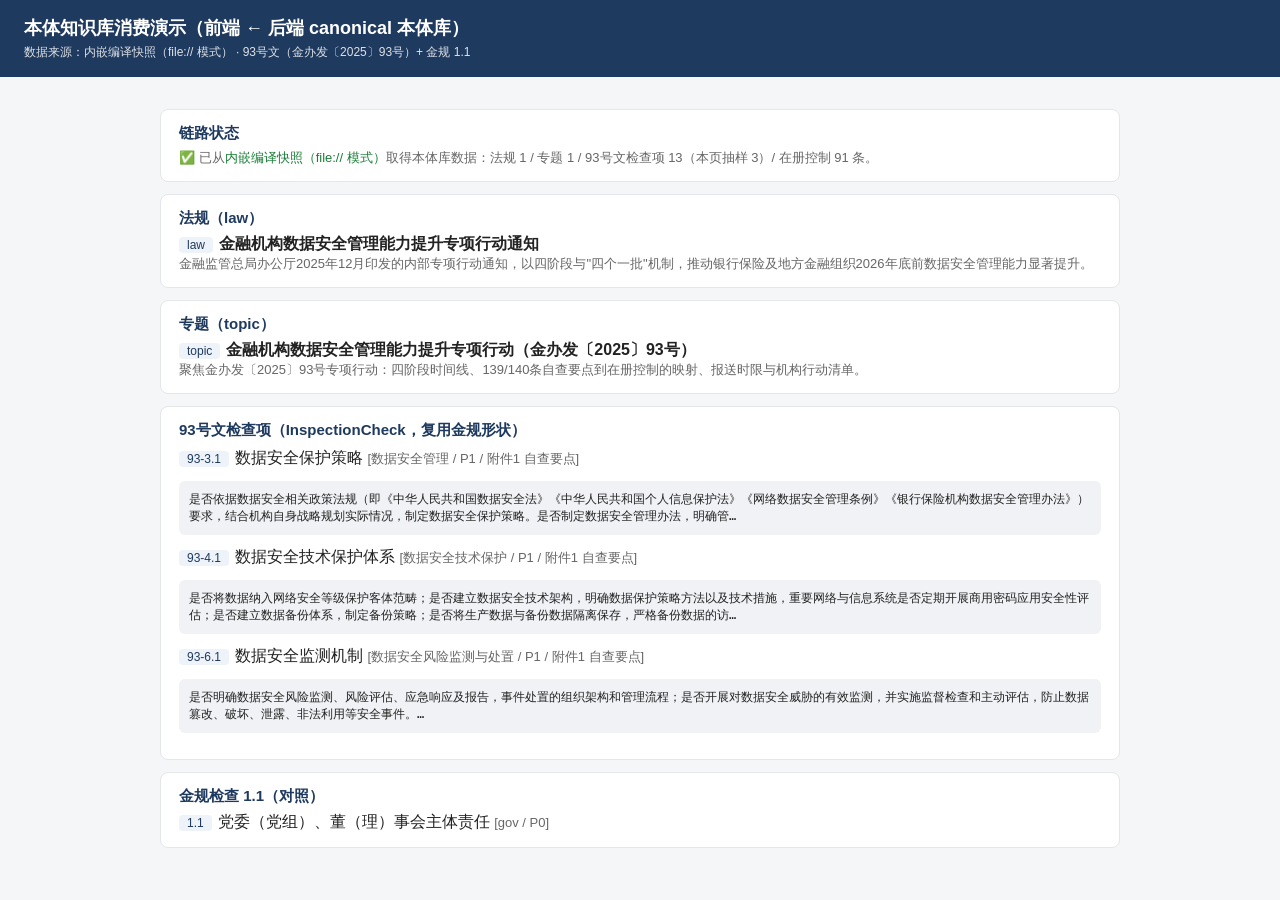
==== samples/ekos_consumer_demo.html @ bfb9f223 "feat: initial import of OntoRegGov data security management platform - ekos 本体驱动底座：本体引擎 / 形状闸门校验 / 确" ====
<!DOCTYPE html>
<html lang="zh">
<head>
<meta charset="utf-8">
<meta name="viewport" content="width=device-width,initial-scale=1">
<title>本体知识库消费演示 · Ekos Consumer Demo（v1.6.0）</title>
<style>
 body{font-family:-apple-system,"PingFang SC",sans-serif;margin:0;background:#f5f6f8;color:#222}
 header{background:#1f3a5f;color:#fff;padding:16px 24px}
 header h1{margin:0;font-size:18px}
 .mode{font-size:12px;opacity:.85;margin-top:4px}
 main{padding:20px 24px;max-width:960px;margin:auto}
 .card{background:#fff;border:1px solid #e3e6ea;border-radius:8px;padding:14px 18px;margin:12px 0}
 .card h2{font-size:15px;margin:0 0 6px;color:#1f3a5f}
 .tag{display:inline-block;background:#eef3fa;color:#1f3a5f;border-radius:4px;padding:1px 8px;font-size:12px;margin-right:6px}
 .muted{color:#666;font-size:13px}
 pre{white-space:pre-wrap;background:#f0f2f5;padding:10px;border-radius:6px;font-size:12px;max-height:220px;overflow:auto}
 .ok{color:#1a7f37}
</style>
</head>
<body>
<header>
  <h1>本体知识库消费演示（前端 ← 后端 canonical 本体库）</h1>
  <div class="mode">数据来源：<span id="mode">检测中…</span> · 93号文（金办发〔2025〕93号）+ 金规 1.1</div>
</header>
<main>
  <div class="card"><h2>链路状态</h2><div id="status" class="muted">正在加载…</div></div>
  <div class="card" id="law-card" hidden><h2>法规（law）</h2><div id="law"></div></div>
  <div class="card" id="topic-card" hidden><h2>专题（topic）</h2><div id="topic"></div></div>
  <div class="card" id="checks-card" hidden><h2>93号文检查项（InspectionCheck，复用金规形状）</h2><div id="checks"></div></div>
  <div class="card" id="golden-card" hidden><h2>金规检查 1.1（对照）</h2><div id="golden"></div></div>
</main>
<script>
// 内嵌快照：file:// 直接打开时无 /api 可用，用这份编译导出快照兜底；服务模式下改用实时 /api。
window.__KB_SNAPSHOT__ = {
  "law": {
    "id": "finance-data-security-special-action-2025",
    "type": "law",
    "label": "金融机构数据安全管理能力提升专项行动通知",
    "title": "金融机构数据安全管理能力提升专项行动通知",
    "summary": "金融监管总局办公厅2025年12月印发的内部专项行动通知，以四阶段与\"四个一批\"机制，推动银行保险及地方金融组织2026年底前数据安全管理能力显著提升。",
    "level": "L2",
    "status": "reviewed",
    "checkCode": "",
    "domain": "",
    "ctCode": "",
    "sourcePath": "content/laws/finance-data-security-special-action-2025.md",
    "relations": [
      {
        "p": "citedBy",
        "type": "topic",
        "slug": "topic-finance-data-security-special-action"
      },
      {
        "p": "governs",
        "type": "scenario",
        "slug": "scenario-finance"
      },
      {
        "p": "mentions",
        "type": "law",
        "slug": "bank-insurance-data-security-measures"
      },
      {
        "p": "mentions",
        "type": "law",
        "slug": "csl"
      },
      {
        "p": "mentions",
        "type": "law",
        "slug": "dsl"
      },
      {
        "p": "mentions",
        "type": "law",
        "slug": "network-data-security-regulation"
      },
      {
        "p": "mentions",
        "type": "law",
        "slug": "pipl"
      },
      {
        "p": "mentions",
        "type": "organization",
        "slug": "org-nfra"
      },
      {
        "p": "mentions",
        "type": "standard",
        "slug": "jrt0197"
      },
      {
        "p": "mentions",
        "type": "standard",
        "slug": "jrt0223"
      },
      {
        "p": "mentions",
        "type": "term",
        "slug": "commercial-crypto-evaluation"
      },
      {
        "p": "mentions",
        "type": "term",
        "slug": "data-classification-grading"
      },
      {
        "p": "mentions",
        "type": "term",
        "slug": "data-security-governance"
      },
      {
        "p": "mentions",
        "type": "term",
        "slug": "penetration-testing"
      },
      {
        "p": "mentions",
        "type": "term",
        "slug": "personal-financial-information"
      },
      {
        "p": "mentions",
        "type": "term",
        "slug": "pipia"
      },
      {
        "p": "mentions",
        "type": "topic",
        "slug": "topic-finance-data-security-special-action"
      },
      {
        "p": "publishedBy",
        "type": "organization",
        "slug": "org-nfra"
      },
      {
        "p": "seeAlso",
        "type": "law",
        "slug": "bank-insurance-data-security-measures"
      }
    ]
  },
  "topic": {
    "id": "topic-finance-data-security-special-action",
    "type": "topic",
    "label": "金融机构数据安全管理能力提升专项行动（金办发〔2025〕93号）",
    "title": "金融机构数据安全管理能力提升专项行动（金办发〔2025〕93号）",
    "summary": "聚焦金办发〔2025〕93号专项行动：四阶段时间线、139/140条自查要点到在册控制的映射、报送时限与机构行动清单。",
    "level": "L2",
    "status": "reviewed",
    "checkCode": "",
    "domain": "",
    "ctCode": "",
    "sourcePath": "content/topics/topic-finance-data-security-special-action.md",
    "relations": [
      {
        "p": "citesLaw",
        "type": "law",
        "slug": "bank-insurance-data-security-measures"
      },
      {
        "p": "citesLaw",
        "type": "law",
        "slug": "csl"
      },
      {
        "p": "citesLaw",
        "type": "law",
        "slug": "dsl"
      },
      {
        "p": "citesLaw",
        "type": "law",
        "slug": "finance-data-security-special-action-2025"
      },
      {
        "p": "citesLaw",
        "type": "law",
        "slug": "network-data-security-regulation"
      },
      {
        "p": "citesLaw",
        "type": "law",
        "slug": "pipl"
      },
      {
        "p": "citesStandard",
        "type": "standard",
        "slug": "gbt22239"
      },
      {
        "p": "citesStandard",
        "type": "standard",
        "slug": "gbt35273"
      },
      {
        "p": "citesStandard",
        "type": "standard",
        "slug": "gbt37988"
      },
      {
        "p": "citesStandard",
        "type": "standard",
        "slug": "gbt43697"
      },
      {
        "p": "citesStandard",
        "type": "standard",
        "slug": "jrt0197"
      },
      {
        "p": "citesStandard",
        "type": "standard",
        "slug": "jrt0223"
      },
      {
        "p": "mentions",
        "type": "control",
        "slug": "control-accountability-assessment"
      },
      {
        "p": "mentions",
        "type": "control",
        "slug": "control-api-security"
      },
      {
        "p": "mentions",
        "type": "control",
        "slug": "control-audit-rectification"
      },
      {
        "p": "mentions",
        "type": "control",
        "slug": "control-backup-recovery"
      },
      {
        "p": "mentions",
        "type": "control",
        "slug": "control-business-continuity"
      },
      {
        "p": "mentions",
        "type": "control",
        "slug": "control-classification-grading-system"
      },
      {
        "p": "mentions",
        "type": "control",
        "slug": "control-classification-platform"
      },
      {
        "p": "mentions",
        "type": "control",
        "slug": "control-cross-border-compliance"
      },
      {
        "p": "mentions",
        "type": "control",
        "slug": "control-crypto-evaluation"
      },
      {
        "p": "mentions",
        "type": "control",
        "slug": "control-data-asset-media"
      },
      {
        "p": "mentions",
        "type": "control",
        "slug": "control-data-destruction"
      },
      {
        "p": "mentions",
        "type": "control",
        "slug": "control-data-lifecycle-system"
      },
      {
        "p": "mentions",
        "type": "control",
        "slug": "control-data-security-accountability"
      },
      {
        "p": "mentions",
        "type": "control",
        "slug": "control-db-audit"
      },
      {
        "p": "mentions",
        "type": "control",
        "slug": "control-db-encryption"
      },
      {
        "p": "mentions",
        "type": "control",
        "slug": "control-dynamic-masking"
      },
      {
        "p": "mentions",
        "type": "control",
        "slug": "control-endpoint-dlp"
      },
      {
        "p": "mentions",
        "type": "control",
        "slug": "control-grading-based-protection"
      },
      {
        "p": "mentions",
        "type": "control",
        "slug": "control-iam-4a"
      },
      {
        "p": "mentions",
        "type": "control",
        "slug": "control-ids-ips"
      },
      {
        "p": "mentions",
        "type": "control",
        "slug": "control-incident-reporting"
      },
      {
        "p": "mentions",
        "type": "control",
        "slug": "control-incident-response"
      },
      {
        "p": "mentions",
        "type": "control",
        "slug": "control-kms-hsm-service"
      },
      {
        "p": "mentions",
        "type": "control",
        "slug": "control-mdm-mobile-security"
      },
      {
        "p": "mentions",
        "type": "control",
        "slug": "control-mfa"
      },
      {
        "p": "mentions",
        "type": "control",
        "slug": "control-mlps-mechanism"
      },
      {
        "p": "mentions",
        "type": "control",
        "slug": "control-ndr-traffic-analysis"
      },
      {
        "p": "mentions",
        "type": "control",
        "slug": "control-network-segmentation"
      },
      {
        "p": "mentions",
        "type": "control",
        "slug": "control-ngfw-access-control"
      },
      {
        "p": "mentions",
        "type": "control",
        "slug": "control-outsourcing-security"
      },
      {
        "p": "mentions",
        "type": "control",
        "slug": "control-pam"
      },
      {
        "p": "mentions",
        "type": "control",
        "slug": "control-personnel-security"
      },
      {
        "p": "mentions",
        "type": "control",
        "slug": "control-pi-compliance"
      },
      {
        "p": "mentions",
        "type": "control",
        "slug": "control-risk-assessment"
      },
      {
        "p": "mentions",
        "type": "control",
        "slug": "control-security-awareness-training"
      },
      {
        "p": "mentions",
        "type": "control",
        "slug": "control-siem-log-centralization"
      },
      {
        "p": "mentions",
        "type": "control",
        "slug": "control-supply-chain-security"
      },
      {
        "p": "mentions",
        "type": "control",
        "slug": "control-transport-encryption"
      },
      {
        "p": "mentions",
        "type": "control",
        "slug": "control-watermark-tracing"
      },
      {
        "p": "mentions",
        "type": "law",
        "slug": "bank-insurance-data-security-measures"
      },
      {
        "p": "mentions",
        "type": "law",
        "slug": "finance-data-security-special-action-2025"
      },
      {
        "p": "mentions",
        "type": "law",
        "slug": "pipl"
      },
      {
        "p": "mentions",
        "type": "organization",
        "slug": "org-nfra"
      },
      {
        "p": "mentions",
        "type": "scenario",
        "slug": "scenario-finance"
      },
      {
        "p": "mentions",
        "type": "standard",
        "slug": "gbt35273"
      },
      {
        "p": "mentions",
        "type": "standard",
        "slug": "gbt43697"
      },
      {
        "p": "mentions",
        "type": "standard",
        "slug": "jrt0197"
      },
      {
        "p": "mentions",
        "type": "term",
        "slug": "commercial-crypto-evaluation"
      },
      {
        "p": "mentions",
        "type": "term",
        "slug": "data-classification-grading"
      },
      {
        "p": "mentions",
        "type": "term",
        "slug": "dpo"
      },
      {
        "p": "mentions",
        "type": "term",
        "slug": "penetration-testing"
      },
      {
        "p": "mentions",
        "type": "term",
        "slug": "personal-financial-information"
      },
      {
        "p": "mentions",
        "type": "term",
        "slug": "pipia"
      },
      {
        "p": "mentions",
        "type": "term",
        "slug": "security-audit-logging"
      },
      {
        "p": "mentions",
        "type": "topic",
        "slug": "topic-finance-data-security"
      },
      {
        "p": "seeAlso",
        "type": "organization",
        "slug": "org-nfra"
      },
      {
        "p": "seeAlso",
        "type": "topic",
        "slug": "topic-finance-data-security"
      }
    ]
  },
  "checks": [
    {
      "checkCode": "93-3.1",
      "id": "ic-93-3-1",
      "title": "数据安全保护策略",
      "domain": "数据安全管理",
      "priority": "P1",
      "articleNo": "附件1 自查要点",
      "summary": "是否依据数据安全相关政策法规（即《中华人民共和国数据安全法》《中华人民共和国个人信息保护法》《网络数据安全管理条例》《银行保险机构数据安全管理办法》）要求，结合机构自身战略规划实际情况，制定数据安全保护策略。是否制定数据安全管理办法，明确管理责任分工。是否建立企业级数据架构，统筹开展全域数据资产登记；建立数据处理全生命周期管控机制，并落实相关保护措施；是否对数据的外部引入、合作共享、以及数据出境（若有）等，制定安全管理实施细则。",
      "citesClause": [
        "cl-93-att1"
      ],
      "elements": [
        {
          "elementCode": "93-3.1.1",
          "text": "是否依据数据安全相关政策法规（即《中华人民共和国数据安全法》《中华人民共和国个人信息保护法》《网络数据安全管理条例》《银行保险机构数据安全管理办法》）要求，结合机构自身战略规划实际情况，制定数据安全保护策略。是否制定数据安全管理办法，明确管理责任分工。是否建立企业级数据架构，统筹开展全域数据资产登记；建立数据处理全生命周期管控机制，并落实相关保护措施；是否对数据的外部引入、合作共享、以及数据出境（若有）等，制定安全管理实施细则。"
        }
      ],
      "source": "canonical"
    },
    {
      "checkCode": "93-4.1",
      "id": "ic-93-4-1",
      "title": "数据安全技术保护体系",
      "domain": "数据安全技术保护",
      "priority": "P1",
      "articleNo": "附件1 自查要点",
      "summary": "是否将数据纳入网络安全等级保护客体范畴；是否建立数据安全技术架构，明确数据保护策略方法以及技术措施，重要网络与信息系统是否定期开展商用密码应用安全性评估；是否建立数据备份体系，制定备份策略；是否将生产数据与备份数据隔离保存，严格备份数据的访问权限；是否将数据安全保护纳入信息系统开发生命周期框架。是否通过集中管理平台或应用程序接口实现机构与外部数据安全交换，满足\"业务必需、最小权限\"原则。",
      "citesClause": [
        "cl-93-att1"
      ],
      "elements": [
        {
          "elementCode": "93-4.1.1",
          "text": "是否将数据纳入网络安全等级保护客体范畴；是否建立数据安全技术架构，明确数据保护策略方法以及技术措施，重要网络与信息系统是否定期开展商用密码应用安全性评估；是否建立数据备份体系，制定备份策略；是否将生产数据与备份数据隔离保存，严格备份数据的访问权限；是否将数据安全保护纳入信息系统开发生命周期框架。是否通过集中管理平台或应用程序接口实现机构与外部数据安全交换，满足\"业务必需、最小权限\"原则。"
        }
      ],
      "source": "canonical"
    },
    {
      "checkCode": "93-6.1",
      "id": "ic-93-6-1",
      "title": "数据安全监测机制",
      "domain": "数据安全风险监测与处置",
      "priority": "P1",
      "articleNo": "附件1 自查要点",
      "summary": "是否明确数据安全风险监测、风险评估、应急响应及报告，事件处置的组织架构和管理流程；是否开展对数据安全威胁的有效监测，并实施监督检查和主动评估，防止数据篡改、破坏、泄露、非法利用等安全事件。",
      "citesClause": [
        "cl-93-att1"
      ],
      "elements": [
        {
          "elementCode": "93-6.1.1",
          "text": "是否明确数据安全风险监测、风险评估、应急响应及报告，事件处置的组织架构和管理流程；是否开展对数据安全威胁的有效监测，并实施监督检查和主动评估，防止数据篡改、破坏、泄露、非法利用等安全事件。"
        }
      ],
      "source": "canonical"
    }
  ],
  "golden11": {
    "checkCode": "1.1",
    "id": "ic-1-1",
    "title": "党委（党组）、董（理）事会主体责任",
    "domain": "gov",
    "priority": "P0",
    "articleNo": "第十条",
    "summary": "",
    "citesClause": [
      "cl-10"
    ],
    "elements": [
      {
        "elementCode": "1.1.1",
        "text": "制度是否明确党委（党组）对数据安全工作负主体责任"
      },
      {
        "elementCode": "1.1.2",
        "text": "制度是否明确董（理）事会对数据安全工作负主体责任"
      },
      {
        "elementCode": "1.1.3",
        "text": "党委（党组）、董（理）事会是否实际审议过数据安全议题"
      }
    ],
    "source": "canonical"
  },
  "controls_total": 91
};

function esc(s){return (s||'').replace(/[&<>]/g,c=>({'&':'&amp;','<':'&lt;','>':'&gt;'}[c]));}
function render(snap, mode){
  document.getElementById('mode').textContent = mode;
  document.getElementById('status').innerHTML =
    '✅ 已从<span class="ok">'+esc(mode)+'</span>取得本体库数据：法规 1 / 专题 1 / 93号文检查项 13（本页抽样 3）/ 在册控制 '+snap.controls_total+' 条。';
  const law=snap.law, t=snap.topic;
  if(law){document.getElementById('law-card').hidden=false;
    document.getElementById('law').innerHTML='<span class="tag">'+esc(law.type)+'</span><b>'+esc(law.title)+'</b><div class="muted">'+esc(law.summary)+'</div>';}
  if(t){document.getElementById('topic-card').hidden=false;
    document.getElementById('topic').innerHTML='<span class="tag">'+esc(t.type)+'</span><b>'+esc(t.title)+'</b><div class="muted">'+esc(t.summary)+'</div>';}
  if(snap.checks){document.getElementById('checks-card').hidden=false;
    document.getElementById('checks').innerHTML = snap.checks.map(c=>
      '<div style="margin:8px 0"><span class="tag">'+esc(c.checkCode)+'</span>'+esc(c.title)+
      ' <span class="muted">['+esc(c.domain)+' / '+esc(c.priority)+' / '+esc(c.articleNo)+']</span>'+
      '<pre>'+esc((c.summary||'').slice(0,120))+'…</pre></div>').join('');}
  if(snap.golden11){document.getElementById('golden-card').hidden=false;
    document.getElementById('golden').innerHTML='<span class="tag">'+esc(snap.golden11.checkCode)+'</span>'+esc(snap.golden11.title)+
    ' <span class="muted">['+esc(snap.golden11.domain)+' / '+esc(snap.golden11.priority)+']</span>';}
}

// 服务模式：尝试实时拉 /api；失败则回退内嵌快照（file://）。
(async ()=>{
  try{
    const r = await fetch('/api/search?q=93号', {cache:'no-store'});
    if(!r.ok) throw new Error('no api');
    // 服务模式：拉实时数据组装
    const [law,topic,c1,c2,c3,g1,ctrl] = await Promise.all([
      fetch('/api/entity/finance-data-security-special-action-2025').then(x=>x.json()),
      fetch('/api/entity/topic-finance-data-security-special-action').then(x=>x.json()),
      fetch('/api/checks/93-3.1').then(x=>x.json()),
      fetch('/api/checks/93-4.1').then(x=>x.json()),
      fetch('/api/checks/93-6.1').then(x=>x.json()),
      fetch('/api/checks/1.1').then(x=>x.json()),
      fetch('/api/controls').then(x=>x.json()),
    ]);
    render({law,topic,checks:[c1,c2,c3],golden11:g1,controls_total:ctrl.total},'实时 /api（服务模式）');
  }catch(e){
    render(window.__KB_SNAPSHOT__,'内嵌编译快照（file:// 模式）');
  }
})();
</script>
</body>
</html>
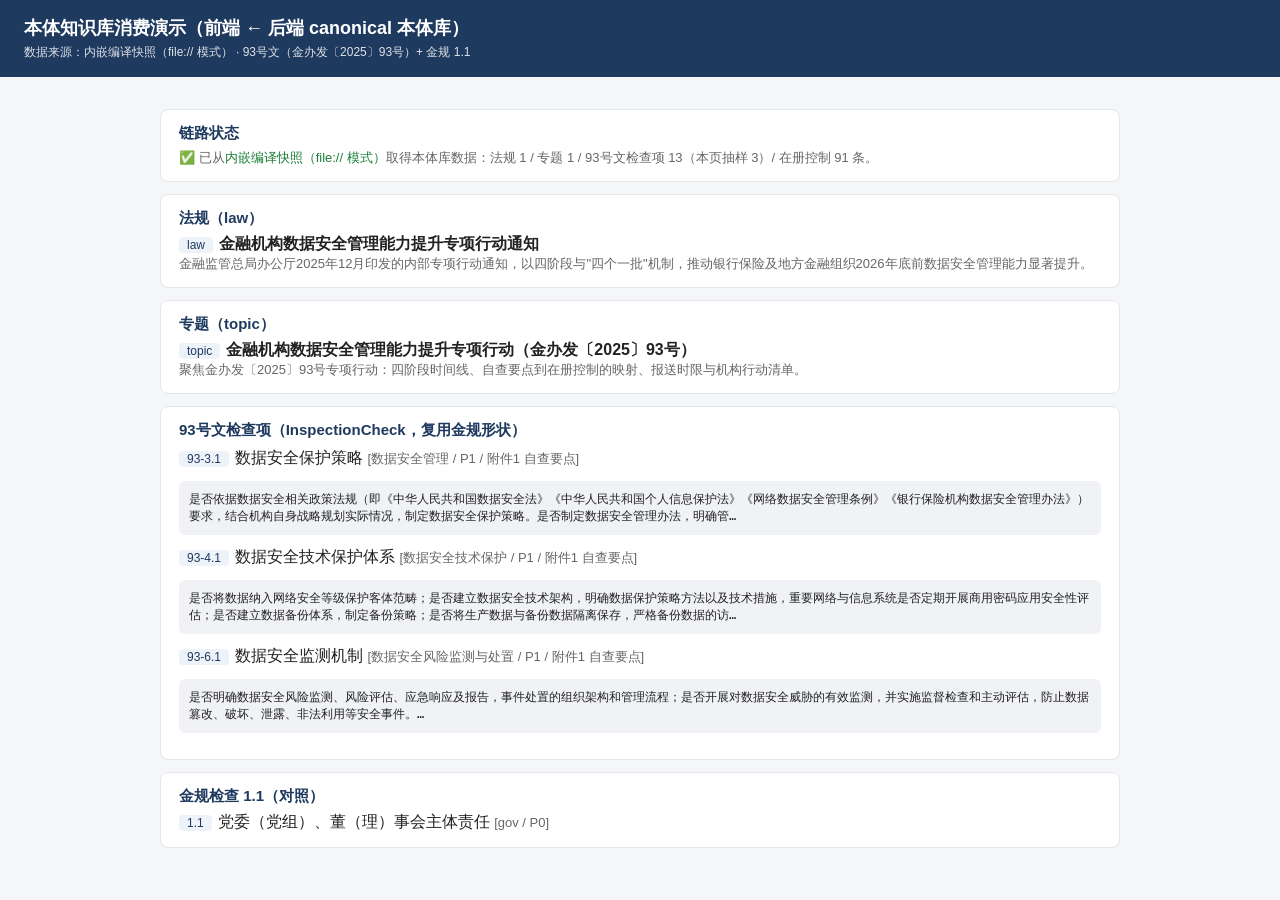
==== commit 0e99dfa0: "chore(demo): M2 数据层用语对齐与数据一致性校验 - 用语对齐：禁用词表扩表（迎检/销号/陪跑/EKOS/成熟度）并新增条目数红线（平台自产文案口径） - 整改 platform 自产文" ====
--- a/samples/ekos_consumer_demo.html
+++ b/samples/ekos_consumer_demo.html
@@ -148,7 +148,7 @@
     "type": "topic",
     "label": "金融机构数据安全管理能力提升专项行动（金办发〔2025〕93号）",
     "title": "金融机构数据安全管理能力提升专项行动（金办发〔2025〕93号）",
-    "summary": "聚焦金办发〔2025〕93号专项行动：四阶段时间线、139/140条自查要点到在册控制的映射、报送时限与机构行动清单。",
+    "summary": "聚焦金办发〔2025〕93号专项行动：四阶段时间线、自查要点到在册控制的映射、报送时限与机构行动清单。",
     "level": "L2",
     "status": "reviewed",
     "checkCode": "",
